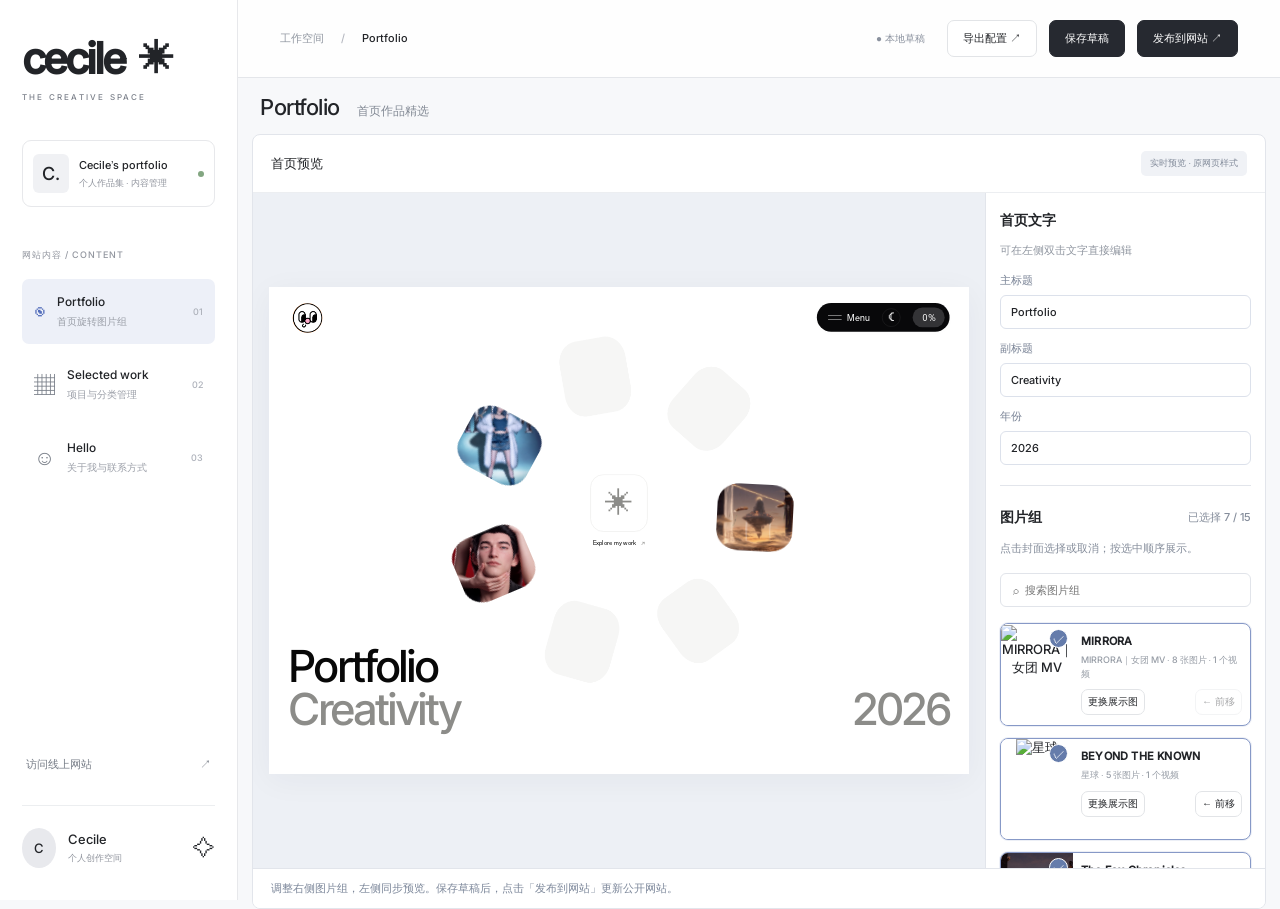
==== admin/index.html @ 6ae82104 "Publish portfolio content from admin" ====
<!doctype html><html lang="zh-CN"><head><meta charset="UTF-8"><meta name="robots" content="noindex,nofollow"><meta name="viewport" content="width=device-width,initial-scale=1"><title>Cecile Studio — 内容管理</title><link rel="stylesheet" href="admin.css?v=drag-sensitive-1"><script src="../projects.js" defer></script><script src="../site-content.js?v=aa628a59-fbfc-43ac-bb55-4e683ed65e06" defer></script><link rel="stylesheet" href="../hello-canvas.css?v=resize-1"><script src="../hello-canvas.js?v=hello-photos-1" defer></script><script src="../content-loader.js?v=canvas-1" defer></script><script src="video-compress.js?v=confirm-compress-1" defer></script><script src="../video-source.js?v=parts-1" defer></script><script src="hello-editor.js?v=photo-drop-1" defer></script><script src="admin.js?v=drag-sensitive-1" defer></script><script src="publish.js?v=publish-cache-1" defer></script></head><body>
<aside class="sidebar"><a class="brand" href="#portfolio">cecile<span>✳</span></a><span class="label">THE CREATIVE SPACE</span><div class="site-card"><span class="site-icon">C.</span><div>Cecile’s portfolio<small>个人作品集 · 内容管理</small></div><span class="green-dot"></span></div><p class="nav-label">网站内容 / CONTENT</p><nav><button data-page="portfolio" class="active"><span>◉</span><div>Portfolio<small>首页旋转图片组</small></div><i>01</i></button><button data-page="work"><span>▦</span><div>Selected work<small>项目与分类管理</small></div><i>02</i></button><button data-page="hello"><span>☺</span><div>Hello<small>关于我与联系方式</small></div><i>03</i></button></nav><div class="sidebar-bottom"><a href="https://ceciletttop.github.io/" target="_blank" rel="noopener">访问线上网站 <span>↗</span></a><div class="profile"><span>C</span><div>Cecile<small>个人创作空间</small></div><b>✧</b></div></div></aside>
<div class="workspace"><header><div><span class="muted">工作空间</span><span class="slash">/</span><span id="breadcrumb">Portfolio</span></div><div class="header-actions"><span id="save-state" role="status">● 本地草稿</span><button id="export">导出配置 ↗</button><button class="primary" id="save">保存草稿</button><button class="primary" id="publish">发布到网站 ↗</button></div></header><main><div class="page-heading"><div><p class="eyebrow" id="section-number">CONTENT MANAGEMENT / 01</p><h1 id="page-title">Portfolio<span>首页作品精选</span></h1><p id="page-description" class="muted">挑选出现在首页旋转画廊中的图片，让第一眼就留下印象。</p></div><span class="heading-symbol">✳</span></div><div id="content"></div><footer><span>CECILE STUDIO © 2026</span><span>为每一次灵感，留一个位置。</span><span>保存草稿仅限本机 · 发布后网站更新</span></footer></main></div><dialog id="modal"><div id="modal-content"></div></dialog><div id="toast" role="status"></div></body></html>
---- admin/admin.css ----
@font-face{font-family:Inter;src:url('../fonts/inter-18pt-medium-latin.woff2')}*{box-sizing:border-box}body{margin:0;background:#f7f8fa;color:#222428;font:13px Inter,-apple-system,BlinkMacSystemFont,'PingFang SC',sans-serif}button,input,textarea,select{font:inherit}button,a,input,textarea,select{-webkit-tap-highlight-color:transparent}button,a{transition:background .18s,color .18s}button{cursor:pointer;background:white;border:1px solid #e2e4e7;border-radius:7px;padding:10px 15px;color:inherit}button:hover{background:#f0f1f3}button:disabled{opacity:.4;cursor:default}button:focus-visible,a:focus-visible{outline:3px solid #859cf6;outline-offset:3px}a{color:inherit;text-decoration:none}.sidebar{width:238px;background:#fff;border-right:1px solid #e7e8eb;height:100dvh;position:fixed;padding:32px 22px;display:flex;flex-direction:column}.brand{font-size:43px;letter-spacing:-3px;font-weight:800;display:flex;align-items:center;gap:15px}.brand span{font-size:35px}.label{font-size:8px;letter-spacing:2.2px;margin-top:8px;color:#7c818b}.site-card{display:flex;gap:10px;align-items:center;border:1px solid #e7e8eb;border-radius:9px;padding:13px 10px;margin:38px 0 33px;font-size:11px}.site-icon{background:#f0f1f4;border-radius:6px;font-size:18px;padding:9px}.site-card small,.profile small{display:block;font-size:9px;color:#92969f;margin-top:5px}.green-dot{width:6px;height:6px;background:#83a681;border-radius:50%;margin-left:auto}.nav-label{font-size:9px;color:#92969f;letter-spacing:1px;margin-bottom:17px}nav{display:grid;gap:8px}nav button{border:0;display:flex;align-items:center;gap:12px;text-align:left;padding:15px 12px}nav button>span{font-size:21px;color:#777d87}nav button div{font-size:12px}nav small{font-size:10px;display:block;color:#9b9fa8;margin-top:6px}nav i{margin-left:auto;font-style:normal;color:#adb1ba;font-size:9px}nav button.active{background:#edf0f8}nav button.active>span{color:#526dbb}.sidebar-bottom{margin-top:auto}.sidebar-bottom>a{display:flex;justify-content:space-between;color:#777d87;font-size:11px;padding:18px 4px}.profile{display:flex;align-items:center;gap:12px;border-top:1px solid #eceef0;padding-top:22px;margin-top:15px}.profile>span{background:#e8e9ed;border-radius:50%;padding:12px}.profile b{margin-left:auto;font-size:22px;font-weight:400}.workspace{margin-left:238px}header{height:78px;padding:0 42px;border-bottom:1px solid #e4e6ea;background:#ffffffd9;display:flex;align-items:center;justify-content:space-between;font-size:11px}.slash{margin:0 17px;color:#b5b8c0}.header-actions{display:flex;align-items:center;gap:12px}#save-state{color:#8a919e;font-size:10px;margin-right:10px}.primary{background:#262930;color:#fff;border-color:#262930}.primary:hover{background:#464b56}.primary span{margin-left:16px}main{max-width:1480px;margin:auto;padding:35px 42px 0}.page-heading{display:flex;justify-content:space-between;align-items:center;margin-bottom:31px}.eyebrow{font-size:9px;letter-spacing:1.8px;color:#969da9;margin:0 0 14px}h1{font-size:34px;letter-spacing:-1.5px;margin:0;font-weight:500}h1 span{letter-spacing:0;font-size:12px;font-weight:400;margin-left:17px;color:#838a95}.muted{color:#9197a1;font-size:11px;line-height:1.8}.heading-symbol{font-size:56px;font-weight:400;color:#d6dbe6;padding-right:8px}.panel{background:white;border:1px solid #e2e5eb;border-radius:11px;overflow:hidden;margin-bottom:22px}.panel-head{padding:20px 23px;display:flex;align-items:center;justify-content:space-between;border-bottom:1px solid #eceef1}.panel-head h2{font-size:13px;margin:0;font-weight:500}.panel-head p{margin:6px 0 0;font-size:10px;color:#9299a4}.chip{background:#f0f2f6;padding:6px 9px;border-radius:5px;font-size:9px;color:#828b9a}.preview-layout{display:grid;grid-template-columns:1fr 255px}.orbit-preview{min-height:295px;position:relative;overflow:hidden;background:radial-gradient(ellipse,#fff 25%,#f5f6f8 90%);display:grid;place-items:center}.orbit-preview:before{content:'';position:absolute;width:360px;height:160px;border:1px dashed #e4e7eb;border-radius:50%}.orbit-title{text-align:center;z-index:1;pointer-events:none}.orbit-title strong{font-size:38px;letter-spacing:-2px;font-weight:500;line-height:1}.orbit-title em{font-style:normal;font-size:37px;display:block;letter-spacing:-2px}.orbit-title small{display:block;font-size:7px;letter-spacing:2px;margin-top:13px;color:#989da5}.ring{position:absolute;width:460px;height:250px;left:50%;top:50%;transform:translate(-50%,-50%)}.ring img{position:absolute;width:80px;height:57px;object-fit:cover;left:calc(50% + var(--x));top:calc(50% + var(--y));border:4px solid white;box-shadow:0 4px 13px #0002;transform:translate(-50%,-50%) rotate(var(--r));border-radius:3px}.preview-settings{border-left:1px solid #eceef1;padding:24px}.mini-label{color:#8b929d;font-size:9px;letter-spacing:1px}.big-number{font-size:31px;margin:14px 0}.big-number span{font-size:11px;color:#949ba6;margin-left:5px}.preview-settings p{font-size:10px;color:#959ca6;line-height:1.9}.preview-settings .divider{border-top:1px solid #eceef1;margin:20px 0}.sub-head{display:flex;align-items:center;justify-content:space-between;margin:29px 0 17px}.sub-head h2{font-size:14px;font-weight:500;margin:0}.sub-head h2 span{font-size:10px;color:#939aa5;margin-left:10px}.search{padding:9px 12px;border:1px solid #e1e4ea;border-radius:6px;background:#fff;width:210px;font-size:11px}.cards{display:grid;grid-template-columns:repeat(4,minmax(0,1fr));gap:17px}.image-card{background:white;border:1px solid #e1e4e9;border-radius:8px;overflow:hidden;position:relative}.image-card.selected{border-color:#8799c7;box-shadow:0 0 0 1px #8799c729}.cover-button{width:100%;padding:0;border:0;border-radius:0;display:block;position:relative;height:122px;overflow:hidden}.cover-button img{height:100%;width:100%;object-fit:cover;transition:transform .3s}.cover-button:hover img{transform:scale(1.05)}.check{position:absolute;right:10px;top:10px;width:21px;height:21px;background:#ffffffd9;border:1px solid #dadde4;border-radius:50%;display:grid;place-items:center;color:transparent}.selected .check{background:#657cab;color:white;border-color:white}.card-info{padding:13px 12px}.card-info strong{display:block;font-size:10px;letter-spacing:.2px;overflow:hidden;text-overflow:ellipsis;white-space:nowrap}.card-info small{display:block;color:#979da6;font-size:9px;margin-top:6px}.card-actions{display:flex;gap:5px;margin-top:11px}.card-actions button{font-size:9px;padding:5px 8px}.card-actions button:last-child{margin-left:auto}.selection-bar{display:flex;align-items:center;justify-content:space-between;background:#eef1f7;border:1px solid #e0e5ef;padding:13px 17px;border-radius:7px;margin-top:20px;font-size:10px;color:#66748d}.selection-bar button{border:0;background:transparent;padding:0;font-size:10px}.category-bar{display:flex;gap:8px;align-items:center;flex-wrap:wrap;padding:21px}.category-bar button.active{color:white;background:#2c3038}.category-bar button{font-size:11px}.category-item{display:flex;align-items:center;border:1px solid #e2e4e8;border-radius:7px;overflow:hidden}.category-item button{border:0;border-radius:0}.category-item button+button{padding:10px 8px;color:#999}.empty{grid-column:1/-1;padding:45px;text-align:center;color:#8a909a}.form-layout{display:grid;grid-template-columns:1fr 1fr;gap:24px}.form-body{padding:23px}label.field{display:block;font-size:11px;color:#636b78;margin-bottom:19px}.field input,.field textarea,.field select{display:block;width:100%;padding:11px 12px;margin-top:8px;border:1px solid #dfe3e9;border-radius:6px;color:#333;background:white}.field textarea{resize:vertical;min-height:92px;line-height:1.8}.field input:focus,.field textarea:focus{outline:2px solid #a3b4da}.hello-preview{background:#f0f1f4;padding:38px 30px;min-height:510px}.hello-preview h2{font-size:51px;letter-spacing:-3px;font-weight:500;line-height:1.05;margin:20px 0 40px}.hello-preview h2 span{display:block}.hello-preview h3{font-size:10px;margin-top:25px}.hello-preview p{font-size:11px;line-height:1.9;white-space:pre-wrap;overflow-wrap:anywhere}.hello-preview .mini-label{display:flex;justify-content:space-between}.danger{color:#ab5858}footer{display:flex;justify-content:space-between;border-top:1px solid #e2e5e9;margin-top:35px;padding:23px 0;font-size:8px;color:#9a9faa;letter-spacing:.6px}dialog{border:1px solid #e1e4e9;border-radius:12px;padding:27px;width:530px;max-width:94vw;max-height:90vh;box-shadow:0 25px 90px #0003}dialog::backdrop{background:#20263566;backdrop-filter:blur(4px)}dialog h2{font-weight:500;font-size:22px;margin-top:0}dialog p{line-height:1.9;color:#8a919e;font-size:12px}.modal-actions{display:flex;justify-content:flex-end;gap:10px;margin-top:25px}.image-picker{display:grid;grid-template-columns:repeat(3,1fr);gap:9px;max-height:340px;overflow:auto}.image-picker button{padding:3px}.image-picker img{width:100%;height:85px;object-fit:cover}.image-picker button.active{border:2px solid #6f87bb}#toast{position:fixed;bottom:30px;left:50%;transform:translateX(-50%) translateY(30px);background:#272c36;color:white;padding:13px 25px;border-radius:8px;opacity:0;pointer-events:none;transition:.2s;z-index:20}#toast.visible{opacity:1;transform:translateX(-50%)}@media(min-width:1500px){.cover-button{height:165px}.orbit-preview{min-height:340px}}@media(max-width:1050px){.sidebar{width:195px;padding:27px 15px}.workspace{margin-left:195px}header{padding:0 25px}main{padding:30px 25px 0}.cards{grid-template-columns:repeat(3,1fr)}.preview-layout{grid-template-columns:1fr 190px}.preview-settings{padding:20px}.ring{scale:.82}.orbit-title strong,.orbit-title em{font-size:30px}}@media(max-width:720px){.sidebar{position:static;width:100%;height:auto;padding:16px}.brand{font-size:30px}.label,.site-card,.nav-label,.sidebar-bottom{display:none}nav{display:flex;margin-top:15px}nav button{flex:1;padding:10px;gap:7px}nav small,nav i{display:none}nav button div{font-size:10px}.workspace{margin-left:0}header{height:64px;padding:0 16px}header>div:first-child,#save-state{display:none}.header-actions{width:100%;justify-content:flex-end}main{padding:27px 16px 0}h1{font-size:30px}h1 span{display:block;margin:8px 0 0}.heading-symbol{font-size:40px}.preview-layout,.form-layout{grid-template-columns:1fr}.preview-settings{display:none}.cards{grid-template-columns:repeat(2,minmax(0,1fr))}.search{width:135px}.sub-head h2 span{display:none}footer span:nth-child(2){display:none}.ring{scale:.8}.cover-button{height:110px}}@media(prefers-reduced-motion:reduce){*{transition:none!important}}
.upload-heading{display:flex;justify-content:space-between;margin:24px 0 10px;font-size:11px;color:#636b78}.upload-heading span+span{color:#8993a5}.upload-zone{position:relative;border:1.5px dashed #c4ccda;border-radius:9px;background:#f8f9fc;text-align:center;padding:22px 14px;display:flex;align-items:center;flex-direction:column;gap:9px;transition:.2s}.upload-zone.is-dragging{background:#eaf0ff;border-color:#657cab;box-shadow:0 0 0 3px #657cab20}.upload-icon{font-size:26px;color:#7b8eaf}.upload-zone strong{font-size:12px;font-weight:500}.upload-zone>span:not(.upload-icon){font-size:10px;color:#8a94a5}.upload-zone small{font-size:9px;color:#8a94a5}.upload-button{border:1px solid #d9dfea;background:white;padding:8px 17px;border-radius:6px;font-size:11px;cursor:pointer}.upload-button input{position:absolute;inset:0;width:100%;height:100%;opacity:0;cursor:pointer}.upload-zone:focus-within{outline:2px solid #859cf6;outline-offset:3px}.upload-zone[aria-busy=true]{opacity:.6}.upload-hint{font-size:10px!important;margin:10px 0 15px!important}.upload-grid{display:grid;grid-template-columns:repeat(3,minmax(0,1fr));gap:10px;max-height:320px;overflow:auto}.upload-tile{border:1px solid #e0e4eb;border-radius:7px;overflow:hidden;min-width:0}.upload-tile.is-cover{border-color:#7189b5;box-shadow:inset 0 0 0 1px #7189b5}.upload-tile img{display:block;width:100%;height:90px;object-fit:cover;background:#eef0f4}.upload-filename{display:block;font-size:9px;white-space:nowrap;text-overflow:ellipsis;overflow:hidden;padding:8px 8px 3px;color:#7f8794}.upload-tile>div{display:flex;justify-content:space-between;padding:3px 5px 7px;gap:2px}.upload-tile button{font-size:9px;padding:4px;border:0;background:transparent}.upload-tile button[aria-pressed=true]{color:#5674a7}#form-error{color:#a05252;overflow-wrap:anywhere}@media(max-width:420px){.upload-grid{grid-template-columns:repeat(2,minmax(0,1fr))}}

/* Keep project actions outside the scrolling fields. */
#modal:has(#project-form){padding:0;overflow:hidden;max-height:90dvh}
#modal:has(#project-form) #modal-content{display:flex;flex-direction:column;max-height:calc(90dvh - 2px);min-height:0}
#modal:has(#project-form) #modal-content>h2{flex-shrink:0;margin:0;padding:27px 27px 0}
#modal:has(#project-form) #modal-content>p{flex-shrink:0;margin:12px 27px 18px}
#project-form{display:flex;flex-direction:column;min-height:0;overflow:hidden}
#project-form .project-fields{min-height:0;overflow-y:auto;overscroll-behavior:contain;padding:0 27px 12px;scroll-padding:12px}
#project-form>.modal-actions{flex-shrink:0;position:relative;z-index:2;margin:0;padding:18px 27px max(18px,env(safe-area-inset-bottom));background:#fff;border-top:1px solid #e6e9ef;box-shadow:0 -5px 16px #25304a06}
#project-form>.modal-actions button{min-height:40px}

.sort-handle{cursor:grab;touch-action:none;user-select:none;-webkit-user-drag:none;-webkit-touch-callout:none}.sort-handle:focus-visible{outline:3px solid #7e95c5;outline-offset:-3px}.upload-grid.sorting{cursor:grabbing}.upload-tile.is-sorting{opacity:.3}.upload-tile.sort-target{outline:2px dashed #657cab;outline-offset:-3px;background:#edf2ff}.sort-ghost{position:fixed!important;z-index:100;pointer-events:none;opacity:.9;transform:rotate(2deg);box-shadow:0 12px 28px #18223a40;background:#fff}.sr-only{position:absolute;width:1px;height:1px;padding:0;margin:-1px;overflow:hidden;clip:rect(0,0,0,0);white-space:nowrap;border:0}

/* Full image previews, with the first image as the cover. */
.upload-grid{align-items:start}.upload-tile{position:relative}.upload-tile img{height:auto;object-fit:contain;max-height:none}.upload-tile>.upload-tile-toolbar{position:absolute;top:0;left:0;right:0;z-index:1;display:flex;align-items:center;justify-content:space-between;padding:8px;background:transparent;gap:8px;pointer-events:none}.cover-label{font-size:10px;font-weight:600;color:#5674a7;background:#fffffff0;padding:5px 7px;border-radius:4px}.upload-tile .upload-tile-toolbar button{padding:0;width:28px;height:28px;min-height:28px;border-radius:50%;font-size:20px;line-height:1;display:grid;place-items:center;background:#fffffff0;pointer-events:auto}.upload-tile .upload-tile-toolbar button:hover{background:#fff0f0}.upload-filename{padding:8px}.cover-label:empty{visibility:hidden}

.sort-ghost,.sort-ghost *{pointer-events:none!important}.sort-ghost{opacity:.65;transform:none}.upload-tile.sort-target{outline:3px solid #657cab;outline-offset:-3px;box-shadow:inset 0 0 0 4px #fff8}

.video-heading{font-size:15px;margin:18px 0 8px}.video-grid{display:grid;gap:12px}.video-tile{border:1px solid #dfe3eb;border-radius:8px;overflow:hidden}.video-tile video{display:block;width:100%;max-height:300px;background:#16181d}.video-info{display:flex;align-items:center;justify-content:space-between;gap:12px;padding:8px 12px}.video-info span{font-size:12px;overflow-wrap:anywhere}.video-info button{flex-shrink:0;font-size:20px}

#compression-panel:not(:empty){margin:16px 0;padding:16px;border:1px solid #c3cee3;border-radius:8px;background:#f5f7fc}.compression-actions{display:flex;gap:8px;flex-wrap:wrap}.compression-preview{display:block;width:100%;max-height:220px;background:#111;margin:8px 0}.compression-status{font-weight:600}

.hello-layout{grid-template-columns:minmax(0,1fr) minmax(0,1.1fr);align-items:start}.hello-block-editor{border:1px solid #e0e4ec;border-radius:9px;padding:18px;margin:0 0 16px}.hello-block-toolbar{display:flex;align-items:center;justify-content:space-between;margin-bottom:18px;color:#778198;font-size:11px}.hello-block-toolbar button{padding:5px 10px;margin-left:5px}.hello-block-toolbar .danger{font-size:19px;padding:1px 10px}.hello-block-editor .field:last-child{margin-bottom:0}.hello-block-editor textarea{min-height:120px}.hello-preview-panel{position:sticky;top:22px;max-height:calc(100dvh - 44px);overflow:auto}.hello-preview h2{overflow-wrap:anywhere}.hello-preview h3{white-space:pre-wrap;overflow-wrap:anywhere}.hello-preview-blocks section+section{margin-top:28px}#add-hello-block{width:100%;border-style:dashed;padding:14px}.hello-layout #undo{margin-top:12px}@media(max-width:850px){.hello-layout{grid-template-columns:minmax(0,1fr)}.hello-preview-panel{position:static;max-height:none}}
/* Free-layout editor */
.hello-layout{grid-template-columns:minmax(260px,.7fr) minmax(0,1.4fr);gap:20px}.hello-layout>.panel:first-child .form-body{padding:16px}.hello-layout .hello-block-editor{padding:13px}.hello-preview.hc-editor{padding:0;min-height:0;background:#f0f2f6}.hello-preview-panel{overflow:hidden;max-height:none;top:18px}.hc-toolbar{display:flex;justify-content:space-between;gap:10px;padding:14px;border-bottom:1px solid #e2e5eb;background:#fff}.hc-toolbar button{font-size:11px;padding:8px 10px}.hc-toolbar .active{background:#262930;color:white}.hc-options{display:flex;align-items:center;gap:12px;flex-wrap:wrap;padding:10px 14px;font-size:10px;background:#fff}.hc-options label{display:flex;gap:4px;align-items:center}.hc-options button{padding:5px 8px;font-size:10px;margin-left:auto}#hc-inspector{padding:10px 14px 14px;background:#fff;border-bottom:1px solid #e2e5eb}.hc-selected-label{font-size:11px;margin-bottom:9px;color:#697893}.hc-properties{display:grid;grid-template-columns:repeat(4,minmax(0,1fr));gap:10px}.hc-properties label{font-size:10px;color:#737b88}.hc-properties input,.hc-properties select{width:100%;min-width:0;height:30px;border:1px solid #dde2ec;border-radius:5px;margin-top:5px;padding:3px 5px;background:#fff;color:#222}.hc-properties input[type=color]{padding:3px}.hc-scroll{padding:18px;max-height:calc(100dvh - 350px);min-height:280px;overflow:auto;background-color:#edf0f5;background-image:radial-gradient(#c9ced9 .7px,transparent .7px);background-size:12px 12px;overscroll-behavior:contain}.hc-editor-viewport{background:#fff;box-shadow:0 3px 16px #26385412}.hc-editable .hc-node{cursor:move;touch-action:none;user-select:none;outline:1px solid transparent}.hc-editable .hc-node:hover{outline-color:#aab9ee}.hc-editable .hc-selected{outline:2px solid #617ee1;z-index:2}.hc-editable .hc-selected .hc-resize{display:block;position:absolute;right:-5px;bottom:-5px;width:10px;height:10px;background:white;border:2px solid #617ee1;cursor:ew-resize;z-index:3}.hc-guide{position:absolute;pointer-events:none;z-index:5;background:#f05b9b}.hc-guide.x{top:0;bottom:0;width:1px}.hc-guide.y{left:0;right:0;height:1px}.hc-hint{margin:0!important;padding:12px 14px!important;font-size:10px!important;line-height:1.8!important;background:#fff;color:#7c8595}.hc-editor .hc-stage{border:0}.hc-editor .hc-stage .hc-node{margin:0}.hc-editor .hc-stage h2{letter-spacing:0}.hello-layout .hello-preview-panel{border-color:#dce1ec}@media(max-width:1000px){.hello-layout{grid-template-columns:1fr}.hello-preview-panel{position:static}.hc-scroll{max-height:600px}}@media(max-width:500px){.hc-properties{grid-template-columns:repeat(4,minmax(0,1fr))}.hc-toolbar{gap:5px;padding:10px}.hc-toolbar button{font-size:10px;padding:7px}.hc-options{gap:7px}.hc-scroll{padding:12px}}
#hc-apply{font-size:10px;padding:4px 7px;margin-right:5px}#hc-apply:disabled{opacity:1;color:#578568;background:#f0f6f1;border-color:#d9e8dd}
.hello-inline-layout{width:100%}.hello-inline-layout .hello-preview-panel{position:static;max-height:none}.hello-inline-layout .hc-properties{grid-template-columns:repeat(8,minmax(0,1fr))}.hello-inline-layout .hc-scroll{max-height:70vh;min-height:380px}.hc-stage .hc-editing{cursor:text;user-select:text;touch-action:auto;outline:2px solid #617ee1;background:#ffffffed;z-index:10;min-height:2em}.hc-inline-label{color:#6b7791}@media(max-width:720px){.hello-inline-layout .hc-properties{grid-template-columns:repeat(4,minmax(0,1fr))}}
/* Expanded canvas workspace with a persistent inspector. */
.hello-workspace main{max-width:none;padding:16px 14px 0}.hello-workspace .page-heading{margin:0 0 14px;padding:0 8px}.hello-workspace .page-heading .eyebrow,.hello-workspace .heading-symbol,.hello-workspace #page-description{display:none}.hello-workspace h1{font-size:22px;letter-spacing:-.5px}.hello-workspace footer{display:none}.hello-workspace .hello-preview-panel{margin:0;border-radius:8px}.hc-toolbar>strong{font-size:12px;align-self:center}.hc-workbench{display:grid;grid-template-columns:minmax(0,1fr) 250px;min-height:calc(100dvh - 270px)}.hc-inspector-panel{background:#fff;border-left:1px solid #e2e5eb;min-width:0;overflow:auto}.hc-inspector-panel>h2{font-size:13px!important;letter-spacing:0!important;margin:0!important;padding:18px 15px!important;border-bottom:1px solid #e8ebf0;line-height:1.4!important}.hello-inline-layout .hc-inspector-panel .hc-properties{grid-template-columns:repeat(2,minmax(0,1fr));gap:18px 12px}.hc-inspector-panel #hc-inspector{border:0;padding:18px 15px}.hc-inspector-panel .hc-selected-label{line-height:1.8;margin-bottom:20px}.hello-inline-layout .hc-workbench .hc-scroll{min-height:calc(100dvh - 270px);max-height:calc(100dvh - 270px);padding:24px}.hello-workspace .hc-hint{font-size:10px!important}.hello-workspace .hc-options{justify-content:flex-start}.hello-workspace .hc-options button{margin-left:0}.hello-workspace .hc-options #hc-reset{margin-left:auto}@media(max-width:1050px){.hc-workbench{grid-template-columns:minmax(0,1fr) 210px}}@media(max-width:720px){.hc-workbench{grid-template-columns:minmax(0,1fr) 170px}.hello-inline-layout .hc-workbench .hc-scroll{padding:10px}.hc-inspector-panel #hc-inspector{padding:12px 8px}.hello-workspace main{padding:12px 8px}.hc-properties label{font-size:9px}}

.hc-editable .hc-selected .hc-resize{right:auto;bottom:auto;left:50%;top:50%;width:10px;height:10px;transform:translate(-50%,-50%);border-radius:2px;cursor:nwse-resize}.hc-editable .hc-selected [data-resize=nw],.hc-editable .hc-selected [data-resize=w],.hc-editable .hc-selected [data-resize=sw]{left:0}.hc-editable .hc-selected [data-resize=ne],.hc-editable .hc-selected [data-resize=e],.hc-editable .hc-selected [data-resize=se]{left:100%}.hc-editable .hc-selected [data-resize=nw],.hc-editable .hc-selected [data-resize=n],.hc-editable .hc-selected [data-resize=ne]{top:0}.hc-editable .hc-selected [data-resize=sw],.hc-editable .hc-selected [data-resize=s],.hc-editable .hc-selected [data-resize=se]{top:100%}.hc-editable .hc-selected [data-resize=n],.hc-editable .hc-selected [data-resize=s]{cursor:ns-resize}.hc-editable .hc-selected [data-resize=e],.hc-editable .hc-selected [data-resize=w]{cursor:ew-resize}.hc-editable .hc-selected [data-resize=ne],.hc-editable .hc-selected [data-resize=sw]{cursor:nesw-resize}

.hc-guide{background:#3488ff;box-shadow:0 0 0 .25px #3488ff}

.hc-alignment{padding-bottom:18px;margin-bottom:18px;border-bottom:1px solid #e2e5eb}.hc-alignment h3{font-size:12px;margin:0 0 8px}.hc-alignment p{font-size:10px;color:#838b99;line-height:1.6;margin:0 0 10px}.hc-alignment>div{display:grid;grid-template-columns:repeat(3,minmax(0,1fr));gap:5px}.hc-alignment button{padding:7px 3px;font-size:10px;border:1px solid #dde2ec;border-radius:5px;background:#f6f7fa}.hc-alignment button:disabled{opacity:.4;cursor:default}

.hc-alignment>div{grid-template-columns:repeat(3,minmax(0,1fr));gap:4px}.hc-alignment button{display:flex;align-items:center;justify-content:center;min-height:36px;padding:6px;border-color:transparent;background:#f3f4f6}.hc-alignment button svg{width:22px;height:22px;pointer-events:none}.hc-alignment button:not(:disabled):hover{background:#e7ecfb;color:#4464c9}.hc-alignment button:focus-visible{outline:2px solid #617ee1;outline-offset:1px}

.hc-alignment h3{font-size:14px;font-weight:600;letter-spacing:0;margin:0 0 20px;color:#202020}.hc-alignment p{font-size:12px;letter-spacing:.3px;color:#888;margin:0 0 8px}.hc-alignment>div{display:flex;gap:0;align-items:center}.hc-alignment button{flex:1;min-width:0;height:30px;min-height:30px;padding:3px 0;border:0;border-radius:0;background:#f4f4f4;color:#1c1c1c;position:relative}.hc-alignment button svg{width:21px;height:21px}.hc-alignment button:nth-child(1),.hc-alignment button:nth-child(4){border-radius:7px 0 0 7px}.hc-alignment button:nth-child(3),.hc-alignment button:nth-child(6){border-radius:0 7px 7px 0;margin-right:8px}.hc-alignment button:nth-child(2),.hc-alignment button:nth-child(3),.hc-alignment button:nth-child(5),.hc-alignment button:nth-child(6){border-left:1px solid white}.hc-alignment button:nth-child(n+7){background:transparent;border-radius:5px}.hc-alignment button:disabled{opacity:.35}.hc-alignment button:not(:disabled):hover{background:#e8e8e8;color:#111}

.hc-photo-settings{padding:15px;border-bottom:1px solid #e2e5eb}.hc-photo-settings summary{font-size:12px;font-weight:600;cursor:pointer}.hc-photo-settings>p{font-size:10px;color:#838b99;line-height:1.6;margin:9px 0}#hc-photo-settings-grid{display:grid;grid-template-columns:repeat(2,minmax(0,1fr));gap:10px}.hc-photo-setting{display:grid;grid-template-columns:1fr auto;gap:6px;align-items:center}.hc-photo-setting img{grid-column:1/-1;width:100%;height:76px;object-fit:cover;border-radius:6px;background:#f1f2f6}.hc-photo-setting strong{font-size:10px;font-weight:500}.hc-photo-replace{position:relative;overflow:hidden;font-size:10px;color:#4a67be;cursor:pointer;padding:3px 7px;background:#eef2ff;border-radius:4px}.hc-photo-replace input{position:absolute;inset:0;width:100%;height:100%;opacity:0;cursor:pointer}

.hc-photo-setting{display:block;min-width:0}.hc-photo-setting>strong{display:block;margin:6px 0;color:#69758a}.hc-photo-replace{display:flex;flex-direction:column;align-items:center;gap:5px;padding:12px 4px;border:1.5px dashed #c3cde2;border-radius:8px;background:#f8f9fc;text-align:center;cursor:pointer;color:#465267}.hc-photo-replace>span:first-child{font-size:23px;line-height:1;color:#8497bb}.hc-photo-replace small{font-size:9px;color:#8b96aa}.hc-photo-replace>span,.hc-photo-replace small{pointer-events:none}.hc-photo-replace:hover,.hc-photo-replace:focus-within,.hc-photo-replace.is-dragover{border-color:#617ee1;background:#edf2ff}.hc-photo-replace.is-dragover{box-shadow:0 0 0 2px #617ee133}

/* Portfolio preview and inspector use the same wide workspace as Hello. */
.portfolio-workspace main{max-width:none;padding:16px 14px 0}
.portfolio-workspace .page-heading{margin:0 0 14px;padding:0 8px}
.portfolio-workspace .page-heading .eyebrow,.portfolio-workspace .heading-symbol,.portfolio-workspace #page-description,.portfolio-workspace footer{display:none}
.portfolio-workspace h1{font-size:22px;letter-spacing:-.5px}
.portfolio-editor{margin:0;border-radius:8px;overflow:hidden}
.portfolio-editor>.panel-head{padding:16px 18px}
.portfolio-workbench{display:grid;grid-template-columns:minmax(0,1fr) 280px;height:calc(100dvh - 225px);min-height:420px}
.portfolio-canvas{min-width:0;overflow:auto;display:flex;align-items:center;justify-content:center;background:#edf0f5;background-image:radial-gradient(#c6cedc .7px,transparent .7px);background-size:12px 12px}
.portfolio-frame{position:relative;flex:none;background:white;box-shadow:0 6px 30px #2732470c}
#portfolio-preview{position:absolute;left:0;top:0;width:1440px;height:1000px;border:0;transform-origin:top left;background:white}
.portfolio-tools{border-left:1px solid #e2e5eb;overflow:auto;padding:18px 14px;background:#fff}
.portfolio-tools-heading{display:flex;align-items:center;justify-content:space-between;gap:8px}
.portfolio-tools-heading h2{font-size:14px;margin:0}
.portfolio-tools-heading span,.portfolio-tools>.muted{font-size:11px;color:#858d9b;line-height:1.8}
.portfolio-tools .search{width:100%;margin:4px 0 16px}
.portfolio-tools .cards{display:grid;grid-template-columns:1fr;gap:12px}
.portfolio-tools .image-card{display:grid;grid-template-columns:72px minmax(0,1fr);border-radius:8px;overflow:hidden}
.portfolio-tools .cover-button{height:100%;min-height:100px}
.portfolio-tools .cover-button img{height:100%;min-height:100px;object-fit:cover}
.portfolio-tools .check{width:19px;height:19px;font-size:12px;right:5px;top:5px}
.portfolio-tools .card-info{padding:10px 8px;min-width:0}
.portfolio-tools .card-info strong{font-size:11px;overflow-wrap:anywhere}
.portfolio-tools .card-info small{font-size:9px;line-height:1.5;margin-top:5px}
.portfolio-tools .card-actions{gap:4px;margin-top:9px;flex-wrap:wrap}
.portfolio-tools .card-actions button{font-size:10px;padding:5px 6px}
.portfolio-hint{padding:12px 18px;background:white;border-top:1px solid #e2e5eb;color:#7c879a;font-size:11px}
@media(max-width:900px){.portfolio-workbench{grid-template-columns:minmax(0,1fr) 240px}}

.portfolio-text-tools{border-bottom:1px solid #e2e5eb;margin-bottom:22px;padding-bottom:20px}.portfolio-text-tools h2{font-size:14px;margin:0}.portfolio-text-tools p{font-size:11px;line-height:1.8}.portfolio-text-tools label{display:block;font-size:11px;color:#778194;margin-top:12px}.portfolio-text-tools input{display:block;width:100%;margin-top:7px;border:1px solid #dce1eb;border-radius:6px;padding:9px 10px;background:white;color:#222428}

/* Match hit areas to complete grid cells, with an unobstructed pointer and insertion marker. */
.upload-grid .upload-tile{touch-action:none;user-select:none;cursor:grab}
.upload-grid.sorting .upload-tile{cursor:grabbing}
.sort-ghost{max-height:110px;overflow:hidden;opacity:.55}
.sort-ghost img{max-height:80px!important;object-fit:contain}
.sort-ghost .upload-filename{font-size:8px;padding:3px}
.sort-insert-marker{z-index:110;pointer-events:none;border-left:4px solid #5277ff;color:#fff;font-size:10px;line-height:22px;white-space:nowrap}
.sort-insert-marker::first-line{background:#5277ff}
.sort-insert-marker[hidden]{display:none}
.upload-tile.sort-target{outline:2px solid #5277ff;outline-offset:-2px}
---- hello-canvas.css ----
@font-face{font-family:HelloInter;src:url('fonts/inter-18pt-medium-latin.woff2')}
.hc-viewport{position:relative;width:100%;min-width:0}.hc-stage{position:relative;transform-origin:top left;background:#fff;color:#222428;text-align:left;overflow:hidden}.hc-stage .hc-node{position:absolute;box-sizing:border-box;margin:0;padding:0;min-height:1em;font-family:Arial,'PingFang SC',sans-serif;letter-spacing:0;white-space:pre-wrap;overflow-wrap:anywhere;word-break:normal;text-decoration:none;z-index:1}.hc-stage .hc-greeting,.hc-stage .hc-name{font-family:HelloInter,Arial,sans-serif;letter-spacing:-.065em}.hc-stage .hc-resize{display:none}.hc-photo{position:absolute!important;width:115px!important;height:154px!important;object-fit:cover;border-radius:12px;pointer-events:none;user-select:none}.hc-photo-0{left:14px;top:18px;transform:rotate(-8deg)}.hc-photo-1{right:28px;top:18px;transform:rotate(7deg)}.hc-photo-2{left:44px;bottom:12px;transform:rotate(6deg)}.hc-photo-3{right:20px;bottom:12px;transform:rotate(-7deg)}.hc-stage[data-mode=mobile] .hc-photo{width:100px!important;height:134px!important}.hc-stage[data-mode=mobile] .hc-photo-0{left:18px;top:20px}.hc-stage[data-mode=mobile] .hc-photo-1{right:18px;top:22px}.hc-stage[data-mode=mobile] .hc-photo-2{left:18px;bottom:24px}.hc-stage[data-mode=mobile] .hc-photo-3{right:18px;bottom:24px}.hello-custom .about-greeting-wrap{display:block;padding:0;width:100%;margin:0 auto}.hello-custom .about-collage{padding:0;min-height:0}.hello-custom .about-collage>.about-collage-photo{display:none}.hello-custom .hc-stage{background:transparent}.hello-custom.about-container{height:auto!important;overflow:visible!important}

.hc-stage .hc-paragraph{display:block;min-height:1em}.hc-stage .hc-paragraph+.hc-paragraph{margin-top:var(--hc-paragraph-gap,0px)}
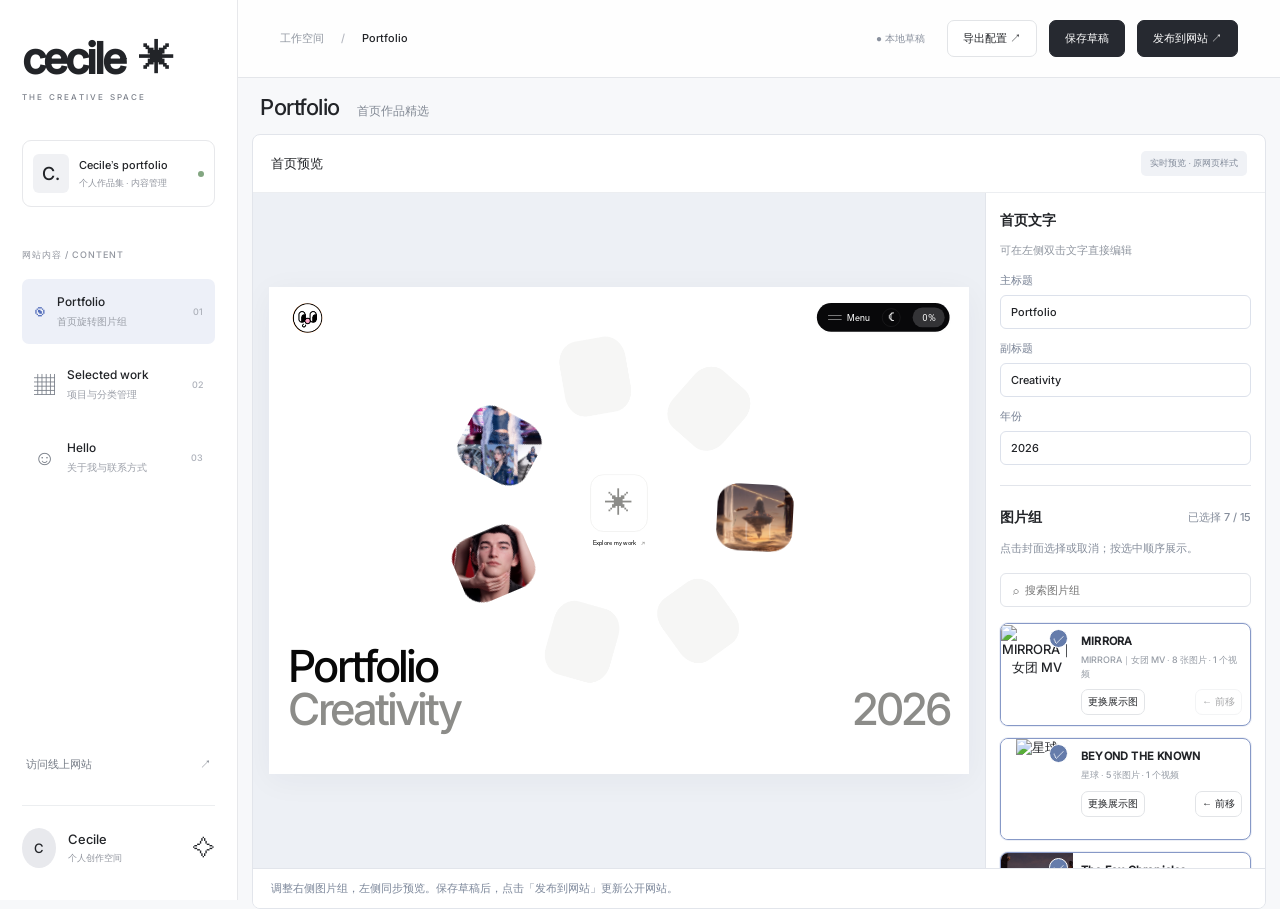
==== commit c42ef582: "Publish portfolio content from admin" ====
--- a/admin/index.html
+++ b/admin/index.html
@@ -1,3 +1,3 @@
-<!doctype html><html lang="zh-CN"><head><meta charset="UTF-8"><meta name="robots" content="noindex,nofollow"><meta name="viewport" content="width=device-width,initial-scale=1"><title>Cecile Studio — 内容管理</title><link rel="stylesheet" href="admin.css?v=drag-sensitive-1"><script src="../projects.js" defer></script><script src="../site-content.js?v=aa628a59-fbfc-43ac-bb55-4e683ed65e06" defer></script><link rel="stylesheet" href="../hello-canvas.css?v=resize-1"><script src="../hello-canvas.js?v=hello-photos-1" defer></script><script src="../content-loader.js?v=canvas-1" defer></script><script src="video-compress.js?v=confirm-compress-1" defer></script><script src="../video-source.js?v=parts-1" defer></script><script src="hello-editor.js?v=photo-drop-1" defer></script><script src="admin.js?v=drag-sensitive-1" defer></script><script src="publish.js?v=publish-cache-1" defer></script></head><body>
+<!doctype html><html lang="zh-CN"><head><meta charset="UTF-8"><meta name="robots" content="noindex,nofollow"><meta name="viewport" content="width=device-width,initial-scale=1"><title>Cecile Studio — 内容管理</title><link rel="stylesheet" href="admin.css?v=drag-sensitive-1"><script src="../projects.js" defer></script><script src="../site-content.js?v=e90f63f3-5f99-4c35-846a-7d4ef0d5ae63" defer></script><link rel="stylesheet" href="../hello-canvas.css?v=resize-1"><script src="../hello-canvas.js?v=hello-photos-1" defer></script><script src="../content-loader.js?v=canvas-1" defer></script><script src="video-compress.js?v=confirm-compress-1" defer></script><script src="../video-source.js?v=parts-1" defer></script><script src="hello-editor.js?v=photo-drop-1" defer></script><script src="admin.js?v=drag-sensitive-1" defer></script><script src="publish.js?v=publish-cache-1" defer></script></head><body>
 <aside class="sidebar"><a class="brand" href="#portfolio">cecile<span>✳</span></a><span class="label">THE CREATIVE SPACE</span><div class="site-card"><span class="site-icon">C.</span><div>Cecile’s portfolio<small>个人作品集 · 内容管理</small></div><span class="green-dot"></span></div><p class="nav-label">网站内容 / CONTENT</p><nav><button data-page="portfolio" class="active"><span>◉</span><div>Portfolio<small>首页旋转图片组</small></div><i>01</i></button><button data-page="work"><span>▦</span><div>Selected work<small>项目与分类管理</small></div><i>02</i></button><button data-page="hello"><span>☺</span><div>Hello<small>关于我与联系方式</small></div><i>03</i></button></nav><div class="sidebar-bottom"><a href="https://ceciletttop.github.io/" target="_blank" rel="noopener">访问线上网站 <span>↗</span></a><div class="profile"><span>C</span><div>Cecile<small>个人创作空间</small></div><b>✧</b></div></div></aside>
 <div class="workspace"><header><div><span class="muted">工作空间</span><span class="slash">/</span><span id="breadcrumb">Portfolio</span></div><div class="header-actions"><span id="save-state" role="status">● 本地草稿</span><button id="export">导出配置 ↗</button><button class="primary" id="save">保存草稿</button><button class="primary" id="publish">发布到网站 ↗</button></div></header><main><div class="page-heading"><div><p class="eyebrow" id="section-number">CONTENT MANAGEMENT / 01</p><h1 id="page-title">Portfolio<span>首页作品精选</span></h1><p id="page-description" class="muted">挑选出现在首页旋转画廊中的图片，让第一眼就留下印象。</p></div><span class="heading-symbol">✳</span></div><div id="content"></div><footer><span>CECILE STUDIO © 2026</span><span>为每一次灵感，留一个位置。</span><span>保存草稿仅限本机 · 发布后网站更新</span></footer></main></div><dialog id="modal"><div id="modal-content"></div></dialog><div id="toast" role="status"></div></body></html>
--- a/hello-canvas.css
+++ b/hello-canvas.css
@@ -2,3 +2,7 @@
 .hc-viewport{position:relative;width:100%;min-width:0}.hc-stage{position:relative;transform-origin:top left;background:#fff;color:#222428;text-align:left;overflow:hidden}.hc-stage .hc-node{position:absolute;box-sizing:border-box;margin:0;padding:0;min-height:1em;font-family:Arial,'PingFang SC',sans-serif;letter-spacing:0;white-space:pre-wrap;overflow-wrap:anywhere;word-break:normal;text-decoration:none;z-index:1}.hc-stage .hc-greeting,.hc-stage .hc-name{font-family:HelloInter,Arial,sans-serif;letter-spacing:-.065em}.hc-stage .hc-resize{display:none}.hc-photo{position:absolute!important;width:115px!important;height:154px!important;object-fit:cover;border-radius:12px;pointer-events:none;user-select:none}.hc-photo-0{left:14px;top:18px;transform:rotate(-8deg)}.hc-photo-1{right:28px;top:18px;transform:rotate(7deg)}.hc-photo-2{left:44px;bottom:12px;transform:rotate(6deg)}.hc-photo-3{right:20px;bottom:12px;transform:rotate(-7deg)}.hc-stage[data-mode=mobile] .hc-photo{width:100px!important;height:134px!important}.hc-stage[data-mode=mobile] .hc-photo-0{left:18px;top:20px}.hc-stage[data-mode=mobile] .hc-photo-1{right:18px;top:22px}.hc-stage[data-mode=mobile] .hc-photo-2{left:18px;bottom:24px}.hc-stage[data-mode=mobile] .hc-photo-3{right:18px;bottom:24px}.hello-custom .about-greeting-wrap{display:block;padding:0;width:100%;margin:0 auto}.hello-custom .about-collage{padding:0;min-height:0}.hello-custom .about-collage>.about-collage-photo{display:none}.hello-custom .hc-stage{background:transparent}.hello-custom.about-container{height:auto!important;overflow:visible!important}
 
 .hc-stage .hc-paragraph{display:block;min-height:1em}.hc-stage .hc-paragraph+.hc-paragraph{margin-top:var(--hc-paragraph-gap,0px)}
+
+:root[data-theme="dark"] .hello-custom .hc-stage {
+  --hc-dark-text: #fff;
+}
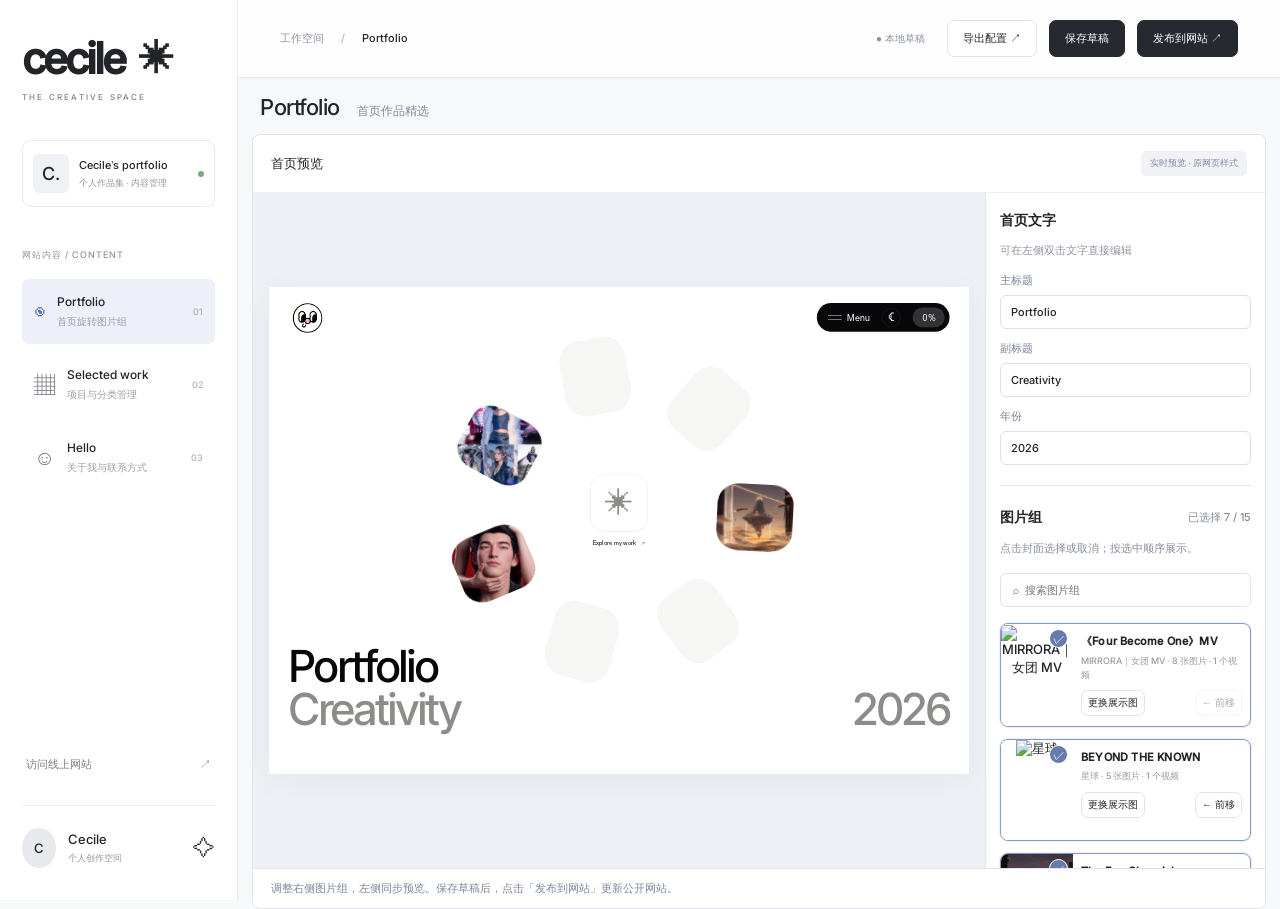
==== commit 934e1fc4: "Publish portfolio content from admin" ====
--- a/admin/index.html
+++ b/admin/index.html
@@ -1,3 +1,3 @@
-<!doctype html><html lang="zh-CN"><head><meta charset="UTF-8"><meta name="robots" content="noindex,nofollow"><meta name="viewport" content="width=device-width,initial-scale=1"><title>Cecile Studio — 内容管理</title><link rel="stylesheet" href="admin.css?v=drag-sensitive-1"><script src="../projects.js" defer></script><script src="../site-content.js?v=e90f63f3-5f99-4c35-846a-7d4ef0d5ae63" defer></script><link rel="stylesheet" href="../hello-canvas.css?v=resize-1"><script src="../hello-canvas.js?v=hello-photos-1" defer></script><script src="../content-loader.js?v=canvas-1" defer></script><script src="video-compress.js?v=confirm-compress-1" defer></script><script src="../video-source.js?v=parts-1" defer></script><script src="hello-editor.js?v=photo-drop-1" defer></script><script src="admin.js?v=drag-sensitive-1" defer></script><script src="publish.js?v=publish-cache-1" defer></script></head><body>
+<!doctype html><html lang="zh-CN"><head><meta charset="UTF-8"><meta name="robots" content="noindex,nofollow"><meta name="viewport" content="width=device-width,initial-scale=1"><title>Cecile Studio — 内容管理</title><link rel="stylesheet" href="admin.css?v=drag-sensitive-1"><script src="../projects.js" defer></script><script src="../site-content.js?v=c5f7bc0f-601a-4585-bfa0-5095ea267e77" defer></script><link rel="stylesheet" href="../hello-canvas.css?v=resize-1"><script src="../hello-canvas.js?v=hello-photos-1" defer></script><script src="../content-loader.js?v=canvas-1" defer></script><script src="video-compress.js?v=confirm-compress-1" defer></script><script src="../video-source.js?v=parts-1" defer></script><script src="hello-editor.js?v=photo-drop-1" defer></script><script src="admin.js?v=drag-sensitive-1" defer></script><script src="publish.js?v=publish-cache-1" defer></script></head><body>
 <aside class="sidebar"><a class="brand" href="#portfolio">cecile<span>✳</span></a><span class="label">THE CREATIVE SPACE</span><div class="site-card"><span class="site-icon">C.</span><div>Cecile’s portfolio<small>个人作品集 · 内容管理</small></div><span class="green-dot"></span></div><p class="nav-label">网站内容 / CONTENT</p><nav><button data-page="portfolio" class="active"><span>◉</span><div>Portfolio<small>首页旋转图片组</small></div><i>01</i></button><button data-page="work"><span>▦</span><div>Selected work<small>项目与分类管理</small></div><i>02</i></button><button data-page="hello"><span>☺</span><div>Hello<small>关于我与联系方式</small></div><i>03</i></button></nav><div class="sidebar-bottom"><a href="https://ceciletttop.github.io/" target="_blank" rel="noopener">访问线上网站 <span>↗</span></a><div class="profile"><span>C</span><div>Cecile<small>个人创作空间</small></div><b>✧</b></div></div></aside>
 <div class="workspace"><header><div><span class="muted">工作空间</span><span class="slash">/</span><span id="breadcrumb">Portfolio</span></div><div class="header-actions"><span id="save-state" role="status">● 本地草稿</span><button id="export">导出配置 ↗</button><button class="primary" id="save">保存草稿</button><button class="primary" id="publish">发布到网站 ↗</button></div></header><main><div class="page-heading"><div><p class="eyebrow" id="section-number">CONTENT MANAGEMENT / 01</p><h1 id="page-title">Portfolio<span>首页作品精选</span></h1><p id="page-description" class="muted">挑选出现在首页旋转画廊中的图片，让第一眼就留下印象。</p></div><span class="heading-symbol">✳</span></div><div id="content"></div><footer><span>CECILE STUDIO © 2026</span><span>为每一次灵感，留一个位置。</span><span>保存草稿仅限本机 · 发布后网站更新</span></footer></main></div><dialog id="modal"><div id="modal-content"></div></dialog><div id="toast" role="status"></div></body></html>
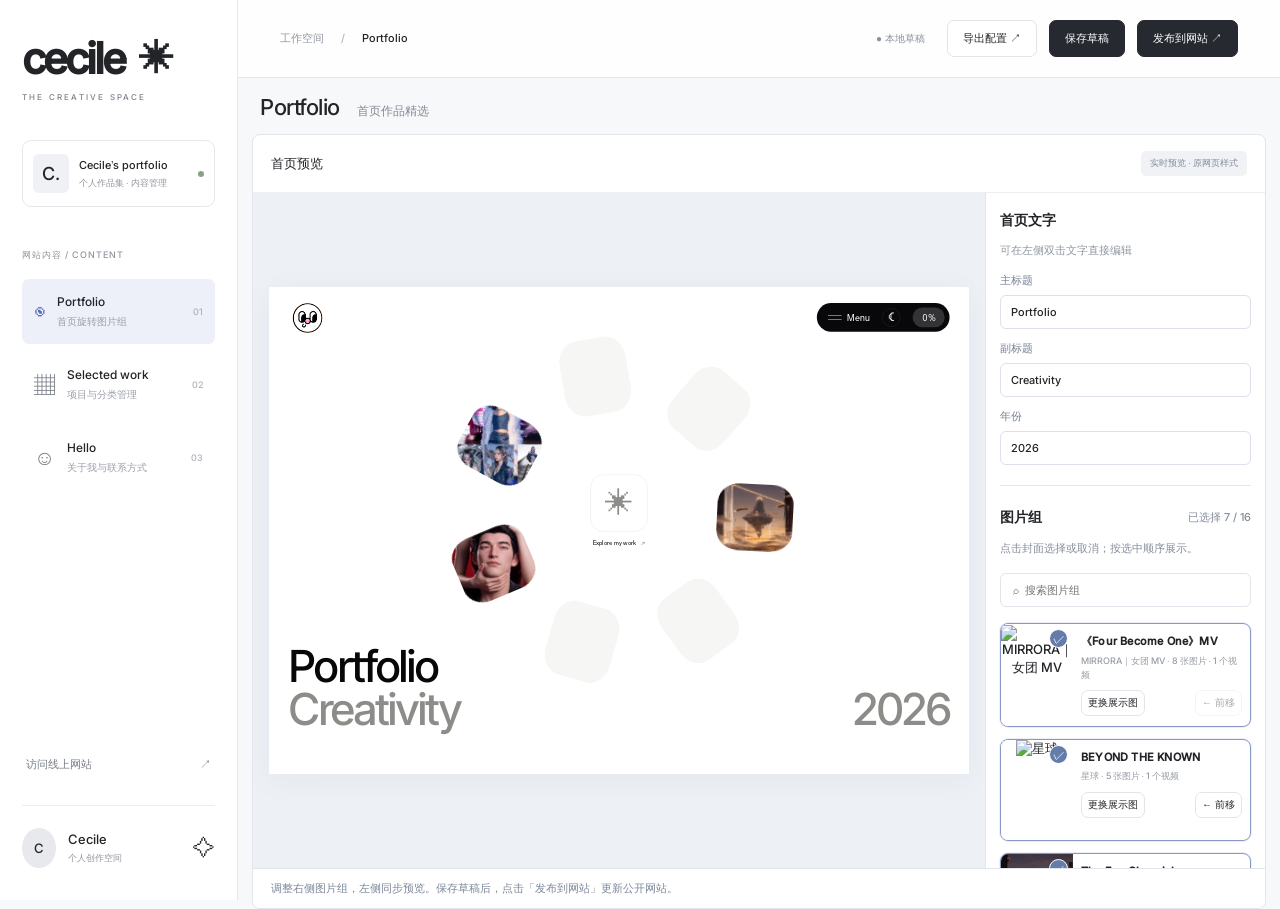
==== commit 35ab4b56: "Publish portfolio content from admin" ====
--- a/admin/index.html
+++ b/admin/index.html
@@ -1,3 +1,3 @@
-<!doctype html><html lang="zh-CN"><head><meta charset="UTF-8"><meta name="robots" content="noindex,nofollow"><meta name="viewport" content="width=device-width,initial-scale=1"><title>Cecile Studio — 内容管理</title><link rel="stylesheet" href="admin.css?v=drag-sensitive-1"><script src="../projects.js" defer></script><script src="../site-content.js?v=c5f7bc0f-601a-4585-bfa0-5095ea267e77" defer></script><link rel="stylesheet" href="../hello-canvas.css?v=resize-1"><script src="../hello-canvas.js?v=hello-photos-1" defer></script><script src="../content-loader.js?v=canvas-1" defer></script><script src="video-compress.js?v=confirm-compress-1" defer></script><script src="../video-source.js?v=parts-1" defer></script><script src="hello-editor.js?v=photo-drop-1" defer></script><script src="admin.js?v=drag-sensitive-1" defer></script><script src="publish.js?v=publish-cache-1" defer></script></head><body>
+<!doctype html><html lang="zh-CN"><head><meta charset="UTF-8"><meta name="robots" content="noindex,nofollow"><meta name="viewport" content="width=device-width,initial-scale=1"><title>Cecile Studio — 内容管理</title><link rel="stylesheet" href="admin.css?v=drag-sensitive-1"><script src="../projects.js" defer></script><script src="../site-content.js?v=945fe2f2-6221-4833-a212-5fa454054941" defer></script><link rel="stylesheet" href="../hello-canvas.css?v=resize-1"><script src="../hello-canvas.js?v=hello-photos-1" defer></script><script src="../content-loader.js?v=canvas-1" defer></script><script src="video-compress.js?v=confirm-compress-1" defer></script><script src="../video-source.js?v=parts-1" defer></script><script src="hello-editor.js?v=photo-drop-1" defer></script><script src="admin.js?v=drag-sensitive-1" defer></script><script src="publish.js?v=publish-cache-1" defer></script></head><body>
 <aside class="sidebar"><a class="brand" href="#portfolio">cecile<span>✳</span></a><span class="label">THE CREATIVE SPACE</span><div class="site-card"><span class="site-icon">C.</span><div>Cecile’s portfolio<small>个人作品集 · 内容管理</small></div><span class="green-dot"></span></div><p class="nav-label">网站内容 / CONTENT</p><nav><button data-page="portfolio" class="active"><span>◉</span><div>Portfolio<small>首页旋转图片组</small></div><i>01</i></button><button data-page="work"><span>▦</span><div>Selected work<small>项目与分类管理</small></div><i>02</i></button><button data-page="hello"><span>☺</span><div>Hello<small>关于我与联系方式</small></div><i>03</i></button></nav><div class="sidebar-bottom"><a href="https://ceciletttop.github.io/" target="_blank" rel="noopener">访问线上网站 <span>↗</span></a><div class="profile"><span>C</span><div>Cecile<small>个人创作空间</small></div><b>✧</b></div></div></aside>
 <div class="workspace"><header><div><span class="muted">工作空间</span><span class="slash">/</span><span id="breadcrumb">Portfolio</span></div><div class="header-actions"><span id="save-state" role="status">● 本地草稿</span><button id="export">导出配置 ↗</button><button class="primary" id="save">保存草稿</button><button class="primary" id="publish">发布到网站 ↗</button></div></header><main><div class="page-heading"><div><p class="eyebrow" id="section-number">CONTENT MANAGEMENT / 01</p><h1 id="page-title">Portfolio<span>首页作品精选</span></h1><p id="page-description" class="muted">挑选出现在首页旋转画廊中的图片，让第一眼就留下印象。</p></div><span class="heading-symbol">✳</span></div><div id="content"></div><footer><span>CECILE STUDIO © 2026</span><span>为每一次灵感，留一个位置。</span><span>保存草稿仅限本机 · 发布后网站更新</span></footer></main></div><dialog id="modal"><div id="modal-content"></div></dialog><div id="toast" role="status"></div></body></html>
